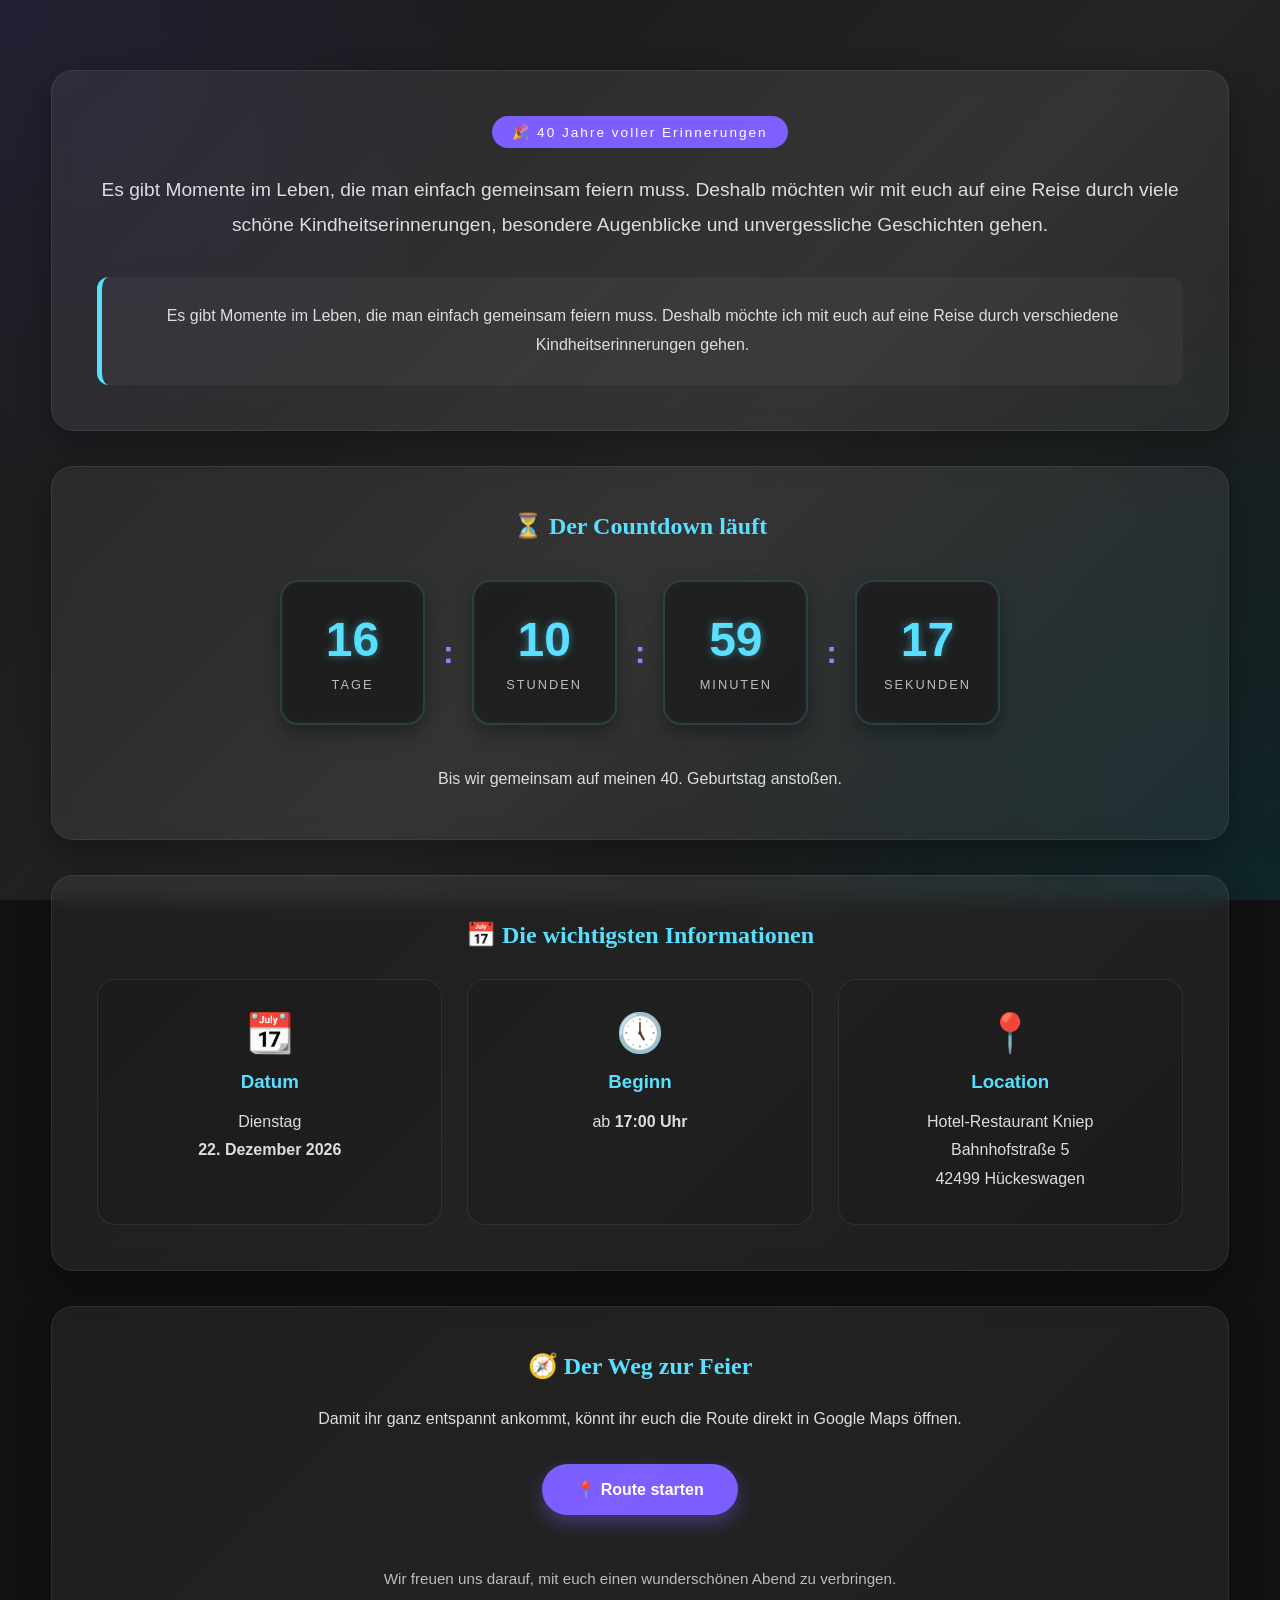
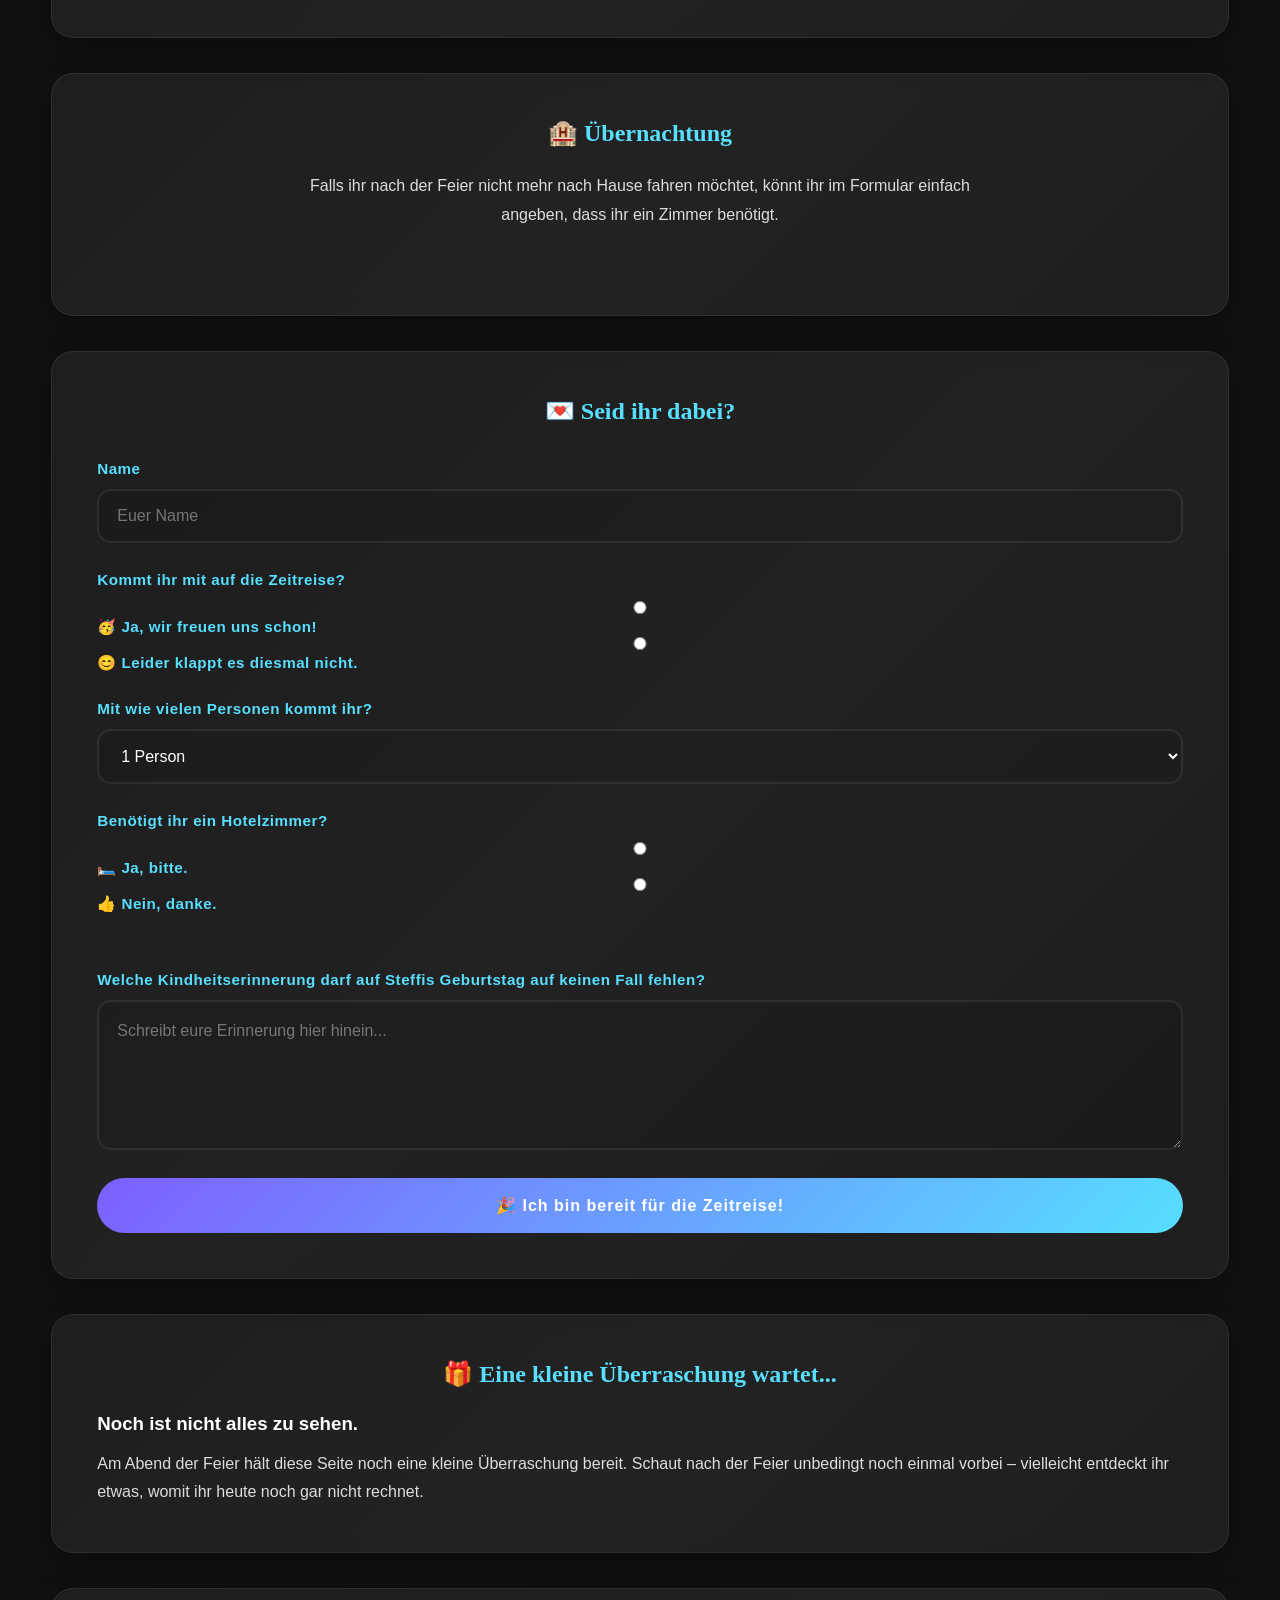
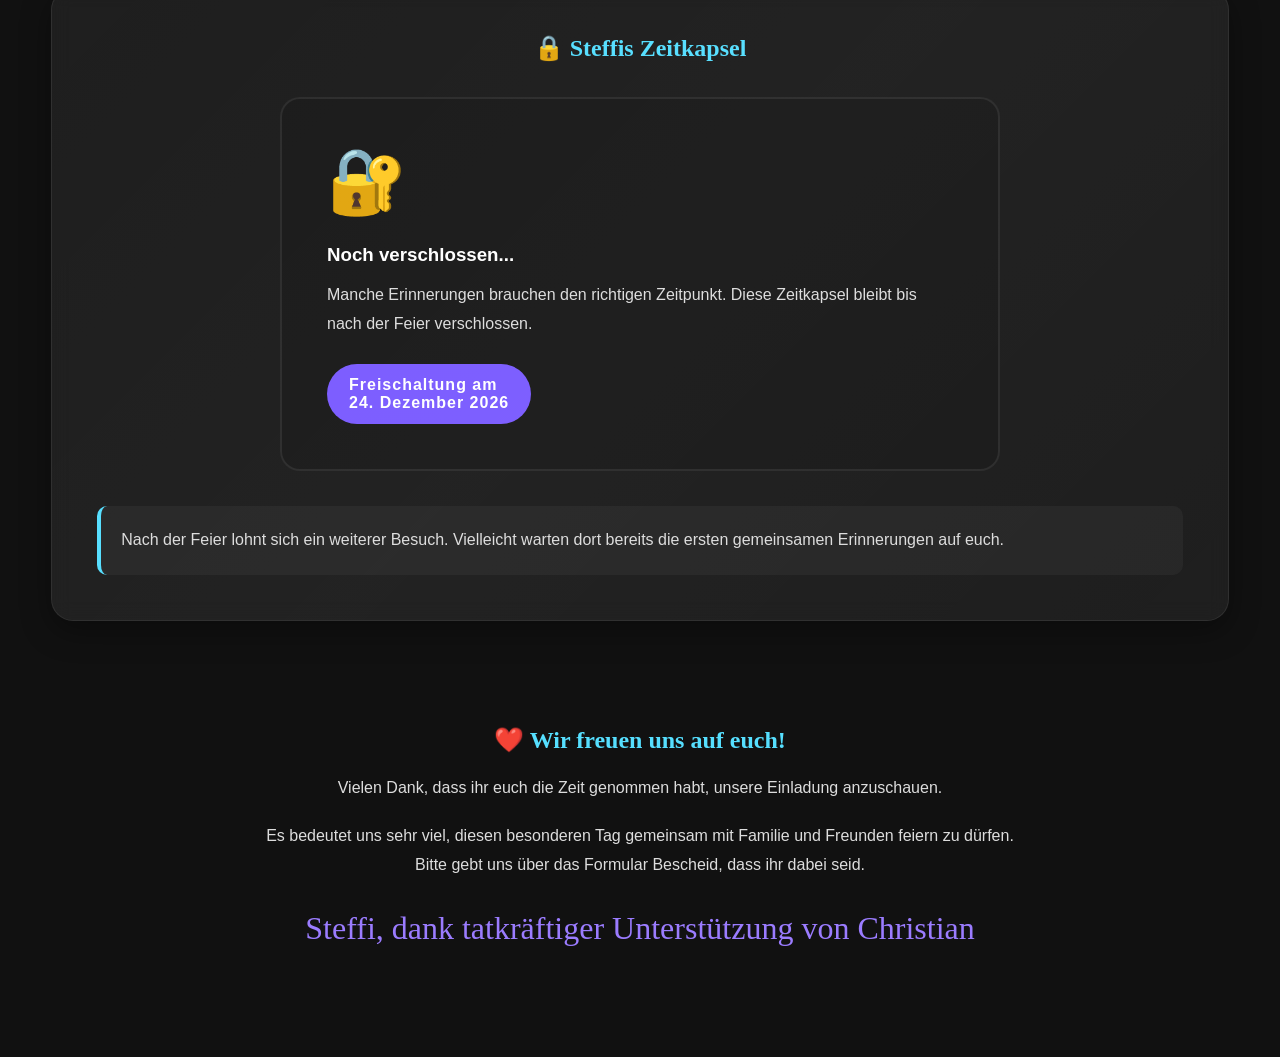
==== einladung.html @ 76abd19e "Erster Upload" ====
<!DOCTYPE html>
<html lang="de">

<head>

    <meta charset="UTF-8">
    <meta name="viewport" content="width=device-width, initial-scale=1.0">

    <title>Steffis Zeitreise</title>

    <link rel="stylesheet" href="css/einladung.css">

    <link href="https://fonts.googleapis.com/css2?family=Poppins:wght@300;400;500;600;700&display=swap" rel="stylesheet">

</head>

<body>

<div class="background"></div>
<div class="noise"></div>

<main class="container">

    <!-- ===================================== -->
    <!-- HERO -->
    <!-- ===================================== -->

    <section class="card hero">

        <div class="hero-badge">
            🎉 40 Jahre voller Erinnerungen
        </div>
<p class="intro">

            Es gibt Momente im Leben, die man einfach gemeinsam feiern muss.
            Deshalb möchten wir mit euch auf eine Reise durch viele schöne
            Kindheitserinnerungen, besondere Augenblicke und unvergessliche
            Geschichten gehen.

        </p>

        <div class="hero-message">

            <p>

                Es gibt Momente im Leben, die man einfach gemeinsam feiern muss. Deshalb möchte ich mit euch auf eine Reise durch verschiedene Kindheitserinnerungen gehen.

            </p>

        </div>

    </section>

    <!-- ===================================== -->
    <!-- COUNTDOWN -->
    <!-- ===================================== -->

    <section class="card" id="countdown-section">

        <h2>⏳ Der Countdown läuft</h2>

        <div id="countdown-display">

            <div class="time-box">
                <span id="days">00</span>
                <small>Tage</small>
            </div>

            <div class="separator">:</div>

            <div class="time-box">
                <span id="hours">00</span>
                <small>Stunden</small>
            </div>

            <div class="separator">:</div>

            <div class="time-box">
                <span id="minutes">00</span>
                <small>Minuten</small>
            </div>

            <div class="separator">:</div>

            <div class="time-box">
                <span id="seconds">00</span>
                <small>Sekunden</small>
            </div>

        </div>

        <p class="countdown-info">

            Bis wir gemeinsam auf meinen 40. Geburtstag anstoßen.

        </p>

    </section>
        <!-- ===================================== -->
    <!-- EVENTINFOS -->
    <!-- ===================================== -->

    <section class="card">

        <h2>📅 Die wichtigsten Informationen</h2>

        <div class="info-grid">

            <div class="info-item">

                <div class="icon">📆</div>

                <h3>Datum</h3>

                <p>
                    Dienstag<br>
                    <strong>22. Dezember 2026</strong>
                </p>

            </div>

            <div class="info-item">

                <div class="icon">🕔</div>

                <h3>Beginn</h3>

                <p>
                    ab <strong>17:00 Uhr</strong>
                </p>

            </div>

            <div class="info-item">

                <div class="icon">📍</div>

                <h3>Location</h3>

                <p>
                    Hotel-Restaurant Kniep<br>
                    Bahnhofstraße 5<br>
                    42499 Hückeswagen
                </p>

            </div>

        </div>

    </section>

    <!-- ===================================== -->
    <!-- ROUTE -->
    <!-- ===================================== -->

    <section class="card" id="route">

        <h2>🧭 Der Weg zur Feier</h2>

        <p>

            Damit ihr ganz entspannt ankommt, könnt ihr euch die Route
            direkt in Google Maps öffnen.

        </p>

        <a
            class="maps-button"
            href="https://maps.google.com/?q=Hotel-Restaurant+Kniep+Bahnhofstraße+5+42499+Hückeswagen"
            target="_blank">

            📍 Route starten

        </a>

        <p class="small-text">

            Wir freuen uns darauf, mit euch einen wunderschönen Abend zu verbringen.

        </p>

    </section>

    <!-- ===================================== -->
    <!-- HOTEL -->
    <!-- ===================================== -->

    <section class="card">

        <div class="hotel-box">

            <h2>🏨 Übernachtung</h2>

            <p>

                Falls ihr nach der Feier nicht mehr nach Hause fahren
                möchtet, könnt ihr im Formular einfach angeben,
                dass ihr ein Zimmer benötigt.

            </p>

        </div>

    </section>
        <!-- ===================================== -->
    <!-- RSVP -->
    <!-- ===================================== -->

    <section class="card" id="rsvp">

        <h2>💌 Seid ihr dabei?</h2>

        <form>

            <div class="form-group">

                <label for="name">Name</label>

                <input
                    type="text"
                    id="name"
                    name="name"
                    placeholder="Euer Name"
                    required>

            </div>

            <div class="form-group">

                <label>Kommt ihr mit auf die Zeitreise?</label>

                <div class="radio-group">

                    <div class="radio-option">

                        <input
                            type="radio"
                            id="zusage"
                            name="teilnahme"
                            value="Ja">

                        <label for="zusage">
                            🥳 Ja, wir freuen uns schon!
                        </label>

                    </div>

                    <div class="radio-option">

                        <input
                            type="radio"
                            id="absage"
                            name="teilnahme"
                            value="Nein">

                        <label for="absage">
                            😊 Leider klappt es diesmal nicht.
                        </label>

                    </div>

                </div>

            </div>

            <div class="form-group">

                <label for="personen">
                    Mit wie vielen Personen kommt ihr?
                </label>

                <select id="personen" name="personen">

                    <option>1 Person</option>
                    <option>2 Personen</option>
                    <option>3 Personen</option>
                    <option>4 Personen</option>
                    <option>5 Personen</option>
                    <option>6 Personen</option>

                </select>

            </div>

            <div class="form-group">

                <label>
                    Benötigt ihr ein Hotelzimmer?
                </label>

                <div class="radio-group">

                    <div class="radio-option">

                        <input
                            type="radio"
                            id="zimmer-ja"
                            name="hotel"
                            value="Ja">

                        <label for="zimmer-ja">
                            🛏️ Ja, bitte.
                        </label>

                    </div>

                    <div class="radio-option">

                        <input
                            type="radio"
                            id="zimmer-nein"
                            name="hotel"
                            value="Nein">

                        <label for="zimmer-nein">
                            👍 Nein, danke.
                        </label>

                    </div>

                </div>

            </div>

            <div class="form-group">

                <label for="erinnerung">

                    Welche Kindheitserinnerung darf auf
                    Steffis Geburtstag auf keinen Fall fehlen?

                </label>

                <textarea
                    id="erinnerung"
                    name="erinnerung"
                    placeholder="Schreibt eure Erinnerung hier hinein..."></textarea>

            </div>

            <button class="submit-btn" type="submit">

                🎉 Ich bin bereit für die Zeitreise!

            </button>

        </form>

    </section>
        <!-- ===================================== -->
    <!-- ÜBERRASCHUNG -->
    <!-- ===================================== -->

    <section class="card" id="surprise">

        <h2>🎁 Eine kleine Überraschung wartet...</h2>

        <div class="surprise-card">

            <h3>Noch ist nicht alles zu sehen.</h3>

            <p>

                Am Abend der Feier hält diese Seite noch eine kleine
                Überraschung bereit. Schaut nach der Feier unbedingt
                noch einmal vorbei – vielleicht entdeckt ihr etwas,
                womit ihr heute noch gar nicht rechnet.

            </p>

        </div>

    </section>

    <!-- ===================================== -->
    <!-- ZEITKAPSEL -->
    <!-- ===================================== -->

    <section class="card" id="timecapsule">

        <h2>🔒 Steffis Zeitkapsel</h2>

        <div class="capsule-card">

            <div class="lock-icon">
                🔐
            </div>

            <h3>Noch verschlossen...</h3>

            <p>

                Manche Erinnerungen brauchen den richtigen Zeitpunkt.

                Diese Zeitkapsel bleibt bis nach der Feier verschlossen.

            </p>

            <div class="unlock-date">

                Freischaltung am<br>
                <strong>24. Dezember 2026</strong>

            </div>

        </div>

        <div class="notice">

            <p>

                Nach der Feier lohnt sich ein weiterer Besuch.
                Vielleicht warten dort bereits die ersten gemeinsamen
                Erinnerungen auf euch.

            </p>

        </div>

    </section>
       <!-- ===================================== -->
    <!-- ABSCHLUSS -->
    <!-- ===================================== -->

    <footer>

        <h2>❤️ Wir freuen uns auf euch!</h2>

        <p>

            Vielen Dank, dass ihr euch die Zeit genommen habt,
            unsere Einladung anzuschauen.

        </p>

        <p style="margin-top:20px;">

            Es bedeutet uns sehr viel, diesen besonderen Tag
            gemeinsam mit Familie und Freunden feiern zu dürfen.

        </p>

        <div class="footer-divider"></div>

        <p>

            Bitte gebt uns über das Formular Bescheid,
            dass ihr dabei seid.

        </p>

        <div class="signature">

            Steffi, dank tatkräftiger Unterstützung von Christian

        </div>

    </footer>

</main>

<!-- ===================================== -->
<!-- COUNTDOWN -->
<!-- ===================================== -->

<script>

const targetDate = new Date("December 22, 2026 17:00:00").getTime();

const countdown = setInterval(function(){

    const now = new Date().getTime();

    const distance = targetDate - now;

    const days = Math.floor(distance / (1000 * 60 * 60 * 24));

    const hours = Math.floor((distance % (1000 * 60 * 60 * 24)) / (1000 * 60 * 60));

    const minutes = Math.floor((distance % (1000 * 60 * 60)) / (1000 * 60));

    const seconds = Math.floor((distance % (1000 * 60)) / 1000);

    document.getElementById("days").textContent = String(days).padStart(2,"0");
    document.getElementById("hours").textContent = String(hours).padStart(2,"0");
    document.getElementById("minutes").textContent = String(minutes).padStart(2,"0");
    document.getElementById("seconds").textContent = String(seconds).padStart(2,"0");

    if(distance < 0){

        clearInterval(countdown);

        document.getElementById("countdown-display").innerHTML =
        "<h2>🎉 Die Zeitreise beginnt jetzt!</h2>";

    }

},1000);

</script>

</body>

</html>
---- css/einladung.css ----
/* ======================================================
   STEFFIS ZEITREISE
   Einladung.css
   Version 2.0
====================================================== */


/* ======================================================
   RESET
====================================================== */

*,
*::before,
*::after{
    margin:0;
    padding:0;
    box-sizing:border-box;
}

html{
    scroll-behavior:smooth;
}

body{

    font-family:"Orbitron",sans-serif;

    background:#111;

    color:#f4f4f4;

    overflow-x:hidden;

    min-height:100vh;

}


/* ======================================================
   HINTERGRUND
====================================================== */

.background{

    position:fixed;

    inset:0;

    z-index:-3;

    background:
        radial-gradient(circle at top left,
            rgba(120,90,255,.12),
            transparent 35%),

        radial-gradient(circle at bottom right,
            rgba(0,220,255,.10),
            transparent 40%),

        linear-gradient(
            135deg,
            #171717 0%,
            #242424 55%,
            #101010 100%
        );

}


/* ======================================================
   VHS Scanlines
====================================================== */

.noise{

    position:fixed;

    inset:0;

    pointer-events:none;

    opacity:.05;

    z-index:-2;

    background-image:
        repeating-linear-gradient(
            0deg,
            rgba(255,255,255,.05) 0px,
            rgba(255,255,255,.05) 1px,
            transparent 2px,
            transparent 4px
        );

}


/* ======================================================
   Container
====================================================== */

.container{

    width:min(1180px,92%);

    margin:auto;

    padding:70px 0;

}


/* ======================================================
   Karten
====================================================== */

.card{

    background:rgba(255,255,255,.06);

    border:1px solid rgba(255,255,255,.08);

    border-radius:22px;

    padding:45px;

    margin-bottom:35px;

    backdrop-filter:blur(10px);

    transition:.35s ease;

    box-shadow:
        0 10px 30px rgba(0,0,0,.35);

}

.card:hover{

    transform:translateY(-5px);

    border-color:rgba(0,220,255,.35);

}


/* ======================================================
   Überschriften
====================================================== */

h1{

    font-family:"Permanent Marker",cursive;

    font-size:3.2rem;

    text-align:center;

    margin-bottom:25px;

    color:#9b7cff;

}

h2{

    font-family:"Permanent Marker",cursive;

    text-align:center;

    margin-bottom:25px;

    color:#56dfff;

}

h3{

    margin-bottom:15px;

    color:#ffffff;

}

p{

    line-height:1.8;

    color:#dddddd;

}


/* ======================================================
   Hero
====================================================== */

.hero{

    text-align:center;

}

.hero-badge{

    display:inline-block;

    background:#7b5cff;

    color:#fff;

    padding:8px 20px;

    border-radius:40px;

    margin-bottom:25px;

    font-size:.85rem;

    letter-spacing:2px;

}

.intro{

    font-size:1.2rem;

    margin-bottom:20px;

}

.hero-message{

    margin-top:35px;

    padding:25px;

    border-left:5px solid #56dfff;

    background:rgba(255,255,255,.04);

    border-radius:12px;

}
/* ======================================================
   COUNTDOWN
====================================================== */

#countdown-section{
    text-align:center;
}

#countdown-display{

    display:flex;

    justify-content:center;

    align-items:center;

    flex-wrap:wrap;

    gap:18px;

    margin:40px 0;

}

.time-box{

    width:145px;

    min-height:145px;

    background:#1b1b1b;

    border:2px solid rgba(86,223,255,.18);

    border-radius:18px;

    display:flex;

    flex-direction:column;

    justify-content:center;

    align-items:center;

    transition:.3s;

    box-shadow:
        inset 0 0 18px rgba(255,255,255,.03),
        0 8px 20px rgba(0,0,0,.35);

}

.time-box:hover{

    transform:translateY(-4px);

    border-color:#56dfff;

    box-shadow:
        0 0 18px rgba(86,223,255,.25);

}

.time-box span{

    font-size:3rem;

    font-weight:bold;

    color:#56dfff;

    text-shadow:0 0 8px rgba(86,223,255,.45);

}

.time-box small{

    margin-top:10px;

    font-size:.8rem;

    letter-spacing:2px;

    text-transform:uppercase;

    color:#bbbbbb;

}

.separator{

    font-size:2rem;

    color:#9b7cff;

    font-weight:bold;

}


/* ======================================================
   INFOKARTEN
====================================================== */

.info-grid{

    display:grid;

    grid-template-columns:repeat(auto-fit,minmax(280px,1fr));

    gap:25px;

    margin-top:30px;

}

.info-item{

    background:#1b1b1b;

    border-radius:18px;

    padding:30px;

    text-align:center;

    border:1px solid rgba(255,255,255,.08);

    transition:.3s;

}

.info-item:hover{

    transform:translateY(-4px);

    border-color:#9b7cff;

}

.icon{

    font-size:2.4rem;

    margin-bottom:15px;

}

.info-item h3{

    color:#56dfff;

    margin-bottom:15px;

}

.info-item p{

    color:#dddddd;

}


/* ======================================================
   GOOGLE MAPS BUTTON
====================================================== */

.maps-button{

    display:inline-block;

    margin:30px auto;

    padding:16px 34px;

    background:#7b5cff;

    color:#ffffff;

    text-decoration:none;

    font-weight:bold;

    border-radius:50px;

    transition:.3s;

    box-shadow:0 8px 18px rgba(123,92,255,.35);

}

.maps-button:hover{

    background:#56dfff;

    color:#111111;

    transform:translateY(-3px);

}

#route{

    text-align:center;

}

.small-text{

    margin-top:20px;

    color:#bbbbbb;

    font-size:.95rem;

}
/* ======================================================
   HOTEL & RSVP
====================================================== */

.hotel-box{

    text-align:center;

    margin-bottom:40px;

}

.hotel-box p{

    max-width:700px;

    margin:15px auto 0;

}


/* ======================================================
   FORMULAR
====================================================== */

form{

    display:flex;

    flex-direction:column;

    gap:28px;

    margin-top:35px;

}

.form-group{

    display:flex;

    flex-direction:column;

    gap:12px;

}

label{

    font-weight:600;

    color:#56dfff;

    font-size:.95rem;

    letter-spacing:.5px;

}

input,
select,
textarea{

    width:100%;

    padding:16px 18px;

    background:#1b1b1b;

    color:#ffffff;

    border:2px solid rgba(255,255,255,.08);

    border-radius:14px;

    font-size:1rem;

    transition:.3s;

    font-family:inherit;

}

input:focus,
select:focus,
textarea:focus{

    outline:none;

    border-color:#56dfff;

    box-shadow:0 0 15px rgba(86,223,255,.25);

}

textarea{

    resize:vertical;

    min-height:150px;

    line-height:1.6;

}


/* ======================================================
   RADIO KARTEN
====================================================== */

.radio-grid{

    display:grid;

    grid-template-columns:repeat(auto-fit,minmax(240px,1fr));

    gap:18px;

}

.radio-card{

    position:relative;

}

.radio-card input{

    display:none;

}

.radio-card label{

    display:flex;

    align-items:center;

    justify-content:center;

    text-align:center;

    min-height:90px;

    padding:20px;

    border-radius:16px;

    background:#1b1b1b;

    border:2px solid rgba(255,255,255,.08);

    cursor:pointer;

    transition:.3s;

    color:#ffffff;

    font-weight:600;

}

.radio-card label:hover{

    border-color:#9b7cff;

    transform:translateY(-2px);

}

.radio-card input:checked + label{

    background:rgba(123,92,255,.18);

    border-color:#56dfff;

    color:#56dfff;

    box-shadow:0 0 18px rgba(86,223,255,.25);

}


/* ======================================================
   ABSENDEN BUTTON
====================================================== */

.submit-btn{

    width:100%;

    padding:18px;

    border:none;

    border-radius:50px;

    background:linear-gradient(135deg,#7b5cff,#56dfff);

    color:#ffffff;

    font-size:1rem;

    font-weight:700;

    cursor:pointer;

    transition:.3s;

    letter-spacing:1px;

}

.submit-btn:hover{

    transform:translateY(-3px);

    box-shadow:0 10px 25px rgba(86,223,255,.35);

}

.submit-btn:active{

    transform:scale(.98);

}
/* ======================================================
   ÜBERRASCHUNG
====================================================== */

.surprise{

    text-align:center;

}

.surprise-box{

    max-width:760px;

    margin:35px auto;

    padding:35px;

    background:rgba(123,92,255,.08);

    border:1px solid rgba(123,92,255,.25);

    border-radius:18px;

}

.surprise-box h3{

    color:#56dfff;

    margin-bottom:18px;

}

.surprise-box p{

    color:#dddddd;

    line-height:1.8;

}


/* ======================================================
   ZEITKAPSEL
====================================================== */

.timecapsule{

    text-align:center;

}

.capsule-card{

    max-width:720px;

    margin:35px auto;

    padding:45px;

    border-radius:20px;

    background:#1b1b1b;

    border:2px solid rgba(255,255,255,.08);

    transition:.35s;

}

.capsule-card:hover{

    transform:translateY(-4px);

    border-color:#9b7cff;

}

.lock-icon{

    font-size:4rem;

    margin-bottom:25px;

}

.unlock-date{

    display:inline-block;

    margin-top:25px;

    padding:12px 22px;

    border-radius:40px;

    background:#7b5cff;

    color:#ffffff;

    font-weight:700;

    letter-spacing:1px;

}


/* ======================================================
   HINWEISBOXEN
====================================================== */

.notice{

    margin-top:25px;

    padding:20px;

    border-left:4px solid #56dfff;

    background:rgba(255,255,255,.04);

    border-radius:10px;

}


/* ======================================================
   FOOTER
====================================================== */

footer{

    text-align:center;

    padding:70px 20px 40px;

}

footer h2{

    margin-bottom:20px;

}

.signature{

    margin-top:30px;

    font-family:"Permanent Marker",cursive;

    font-size:2rem;

    color:#9b7cff;

}

.footer-line{

    width:120px;

    height:3px;

    background:#56dfff;

    margin:30px auto;

    border-radius:20px;

}


/* ======================================================
   LINKS
====================================================== */

a{

    color:#56dfff;

    transition:.3s;

}

a:hover{

    color:#9b7cff;

}


/* ======================================================
   KLEINE ANIMATIONEN
====================================================== */

.card,
.time-box,
.info-item,
.radio-card label,
.submit-btn,
.maps-button{

    transition:all .3s ease;

}

@keyframes fadeUp{

    from{

        opacity:0;

        transform:translateY(25px);

    }

    to{

        opacity:1;

        transform:translateY(0);

    }

}

.card{

    animation:fadeUp .7s ease both;

}
/* ======================================================
   RESPONSIVE DESIGN
====================================================== */

@media (max-width: 992px){

    .container{
        width:94%;
        padding:50px 0;
    }

    .card{
        padding:35px 28px;
    }

    h1{
        font-size:2.6rem;
    }

    h2{
        font-size:2rem;
    }

    .time-box{
        width:125px;
        min-height:125px;
    }

    .time-box span{
        font-size:2.5rem;
    }

}


@media (max-width:768px){

    h1{
        font-size:2.2rem;
        line-height:1.2;
    }

    h2{
        font-size:1.8rem;
    }

    .intro{
        font-size:1rem;
    }

    #countdown-display{
        gap:14px;
    }

    .time-box{
        width:110px;
        min-height:110px;
    }

    .time-box span{
        font-size:2rem;
    }

    .info-grid{
        grid-template-columns:1fr;
    }

    .radio-grid{
        grid-template-columns:1fr;
    }

    .maps-button{

        display:block;

        width:100%;

        text-align:center;

    }

    .submit-btn{
        width:100%;
    }

}


@media (max-width:480px){

    body{
        font-size:15px;
    }

    .container{
        width:95%;
    }

    .card{
        padding:25px 20px;
        border-radius:18px;
    }

    h1{
        font-size:1.8rem;
    }

    h2{
        font-size:1.5rem;
    }

    .hero-badge{
        font-size:.75rem;
        padding:8px 16px;
    }

    .time-box{

        width:88px;

        min-height:88px;

    }

    .time-box span{

        font-size:1.6rem;

    }

    .time-box small{

        font-size:.65rem;

    }

    input,
    select,
    textarea{

        padding:14px;

        font-size:.95rem;

    }

    .submit-btn{

        padding:16px;

        font-size:.95rem;

    }

    .signature{

        font-size:1.6rem;

    }

}


/* ======================================================
   SCROLLBAR
====================================================== */

::-webkit-scrollbar{

    width:10px;

}

::-webkit-scrollbar-track{

    background:#111;

}

::-webkit-scrollbar-thumb{

    background:#7b5cff;

    border-radius:30px;

}

::-webkit-scrollbar-thumb:hover{

    background:#56dfff;

}


/* ======================================================
   TEXTAUSWAHL
====================================================== */

::selection{

    background:#7b5cff;

    color:#ffffff;

}


/* ======================================================
   LETZTER FEINSCHLIFF
====================================================== */

.card{

    overflow:hidden;

}

.card::before{

    content:"";

    position:absolute;

    inset:0;

    pointer-events:none;

    background:linear-gradient(
        135deg,
        transparent,
        rgba(255,255,255,.02),
        transparent
    );

}

.card{

    position:relative;

}

html{

    scroll-padding-top:30px;

}

label[for="erinnerung"]{display:block;margin-top:30px;}
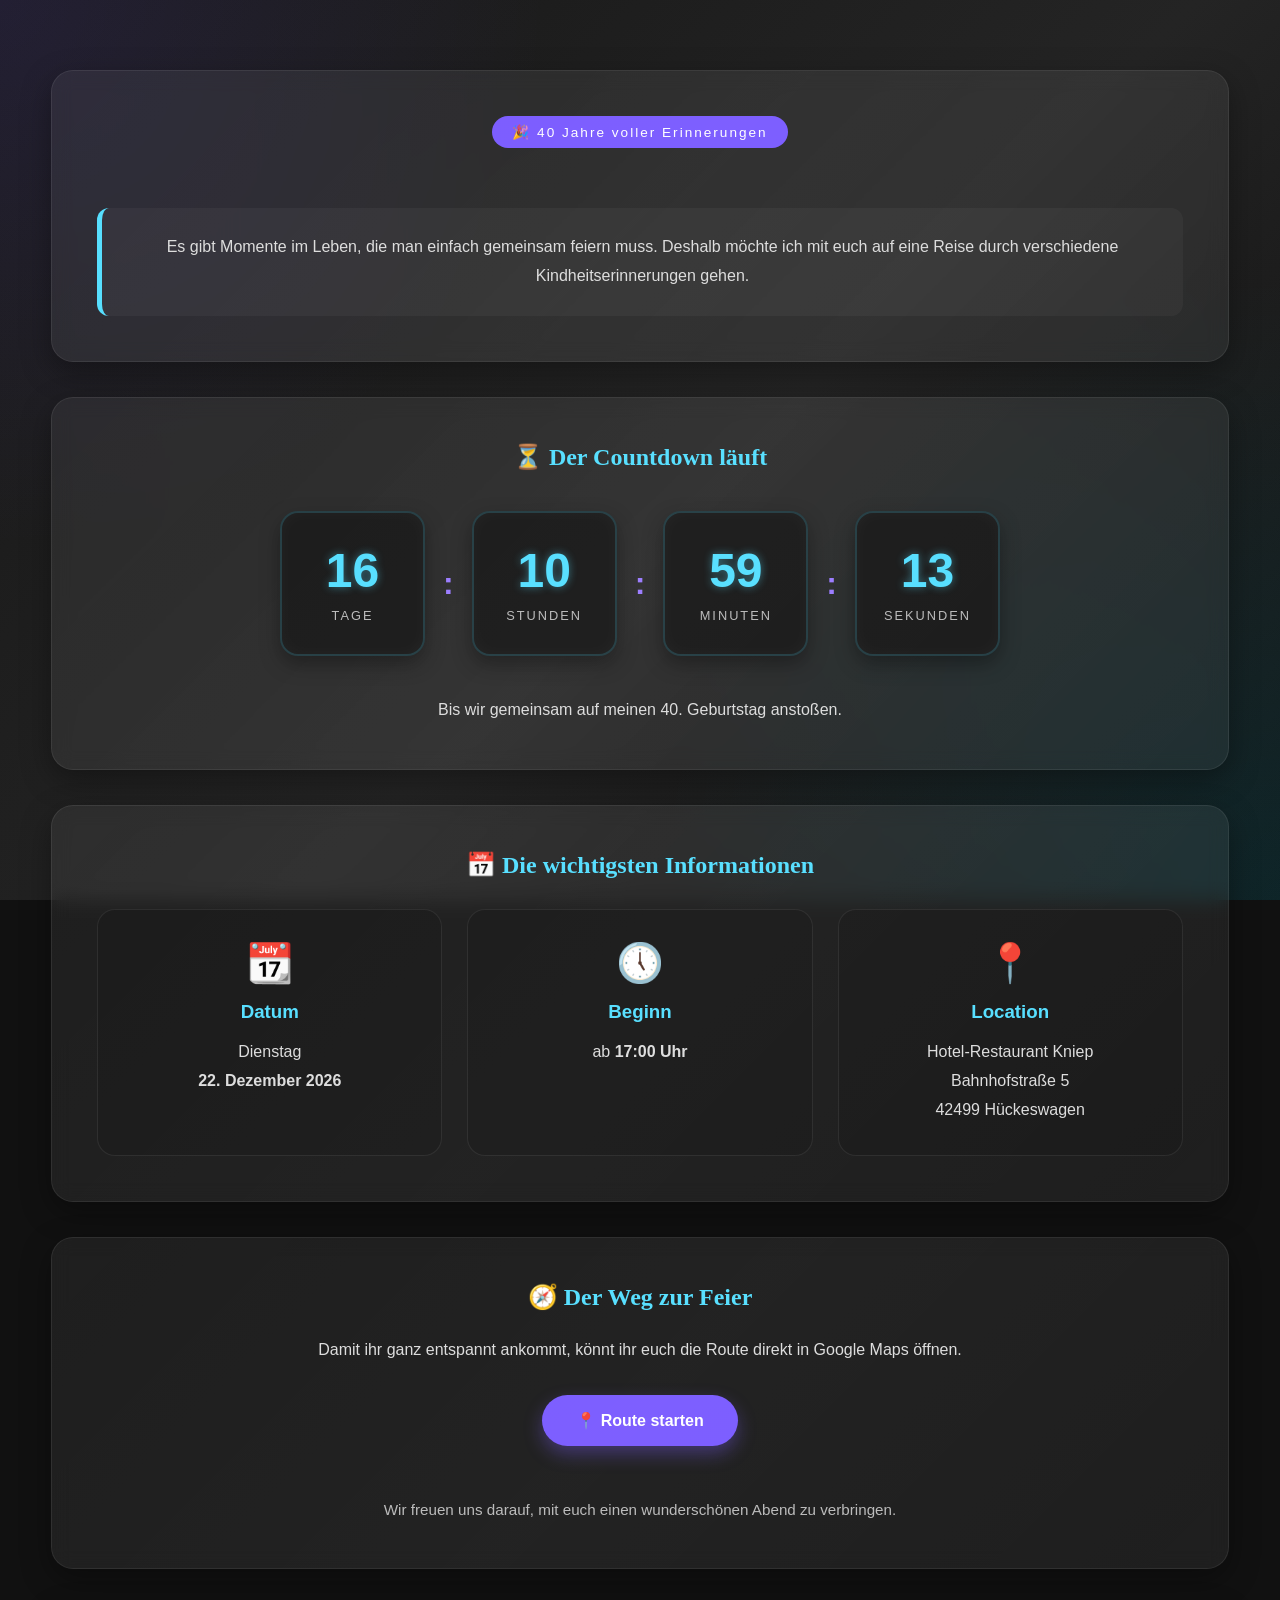
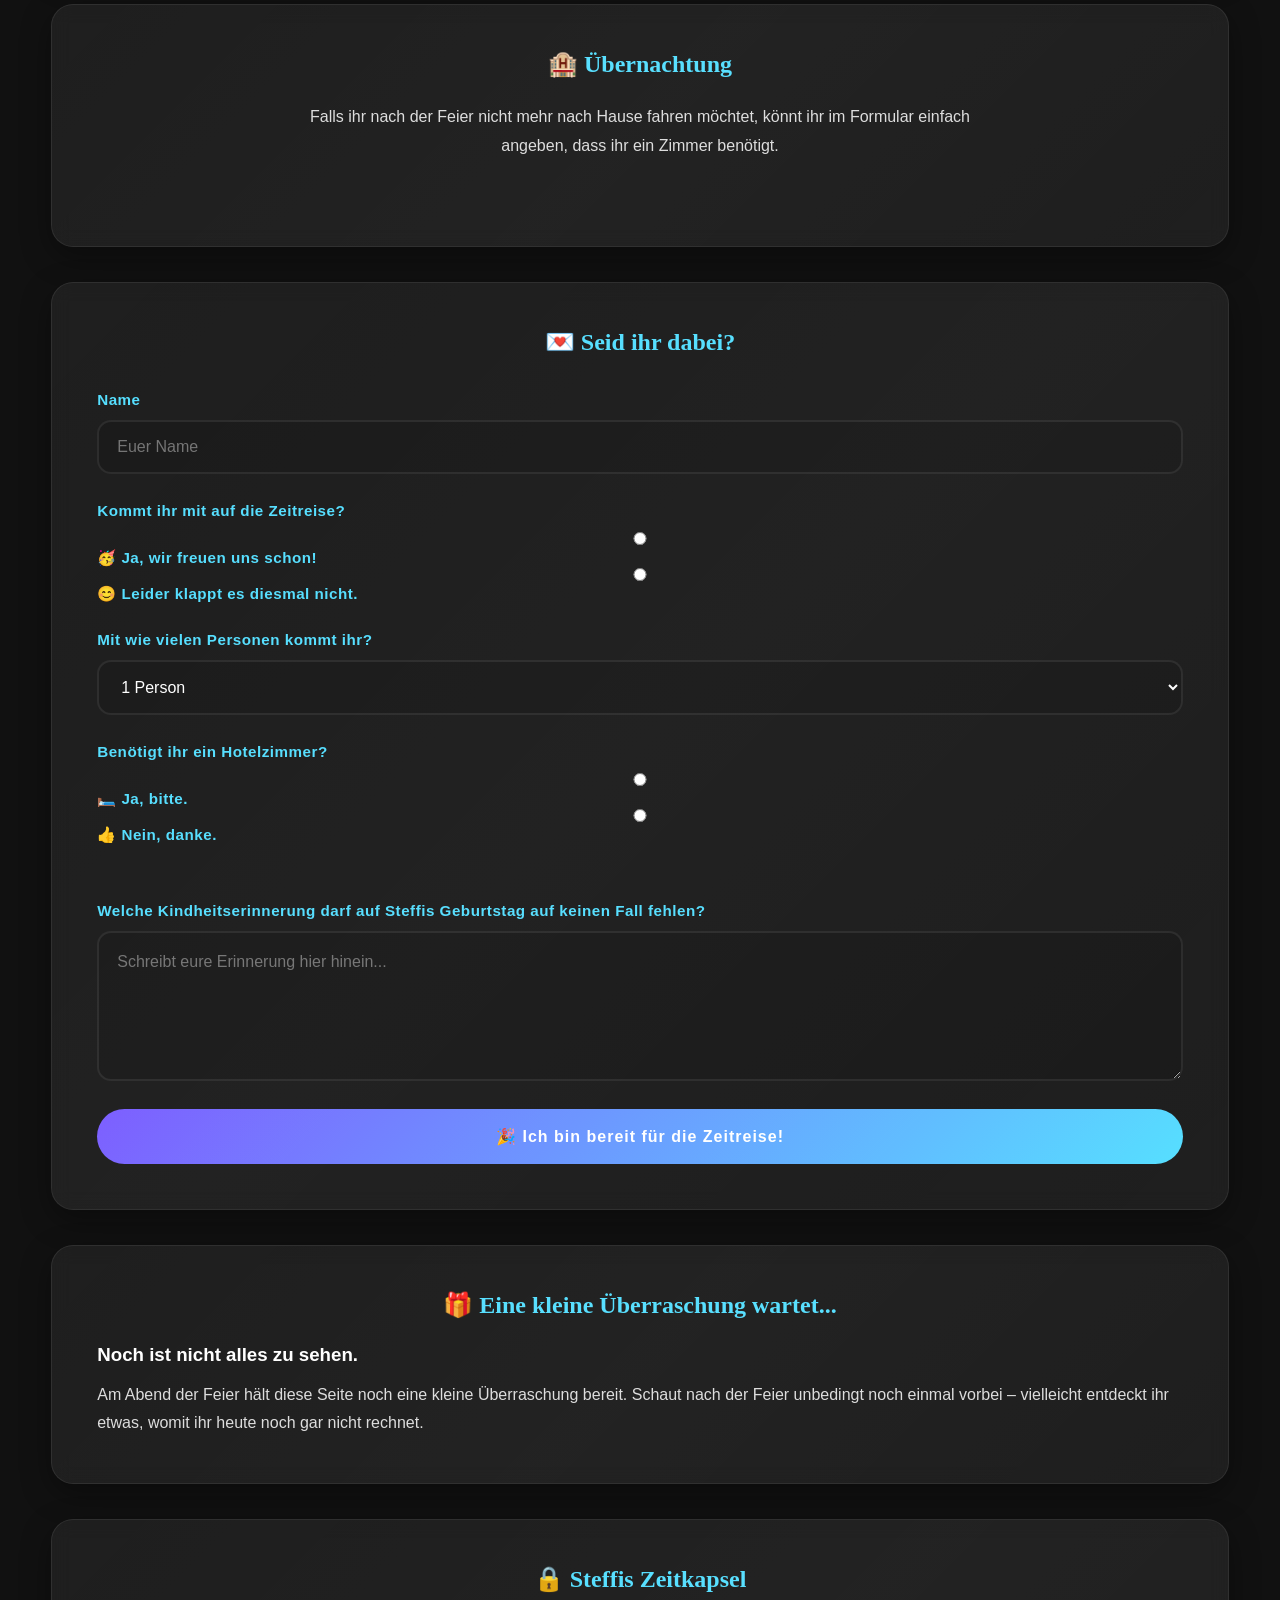
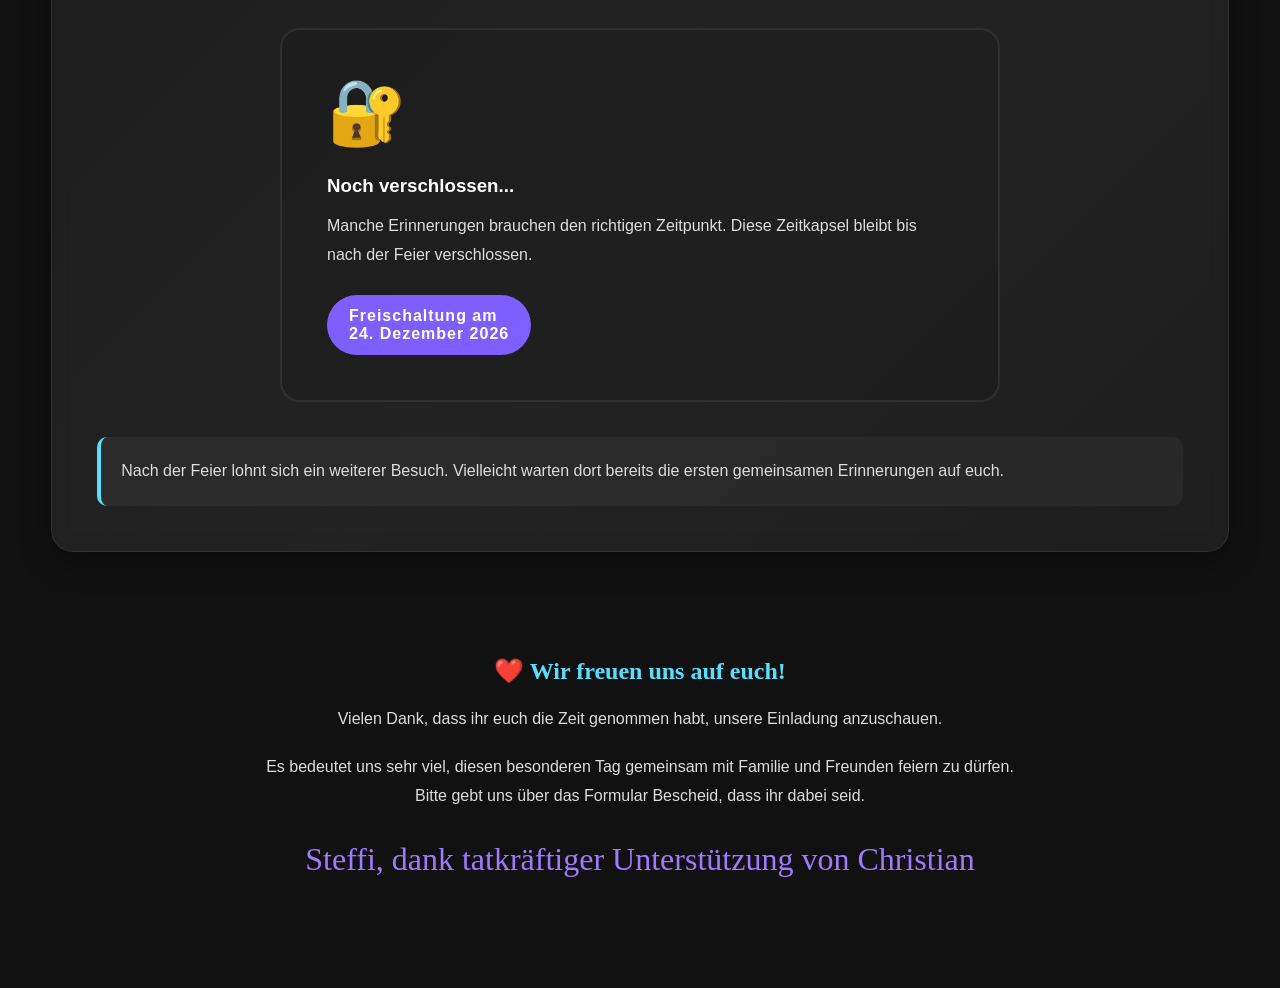
==== commit ed3e9dcb: "Update einladung.html" ====
--- a/einladung.html
+++ b/einladung.html
@@ -32,12 +32,8 @@
         </div>
 <p class="intro">
 
-            Es gibt Momente im Leben, die man einfach gemeinsam feiern muss.
-            Deshalb möchten wir mit euch auf eine Reise durch viele schöne
-            Kindheitserinnerungen, besondere Augenblicke und unvergessliche
-            Geschichten gehen.
-
-        </p>
+
+    
 
         <div class="hero-message">
 
@@ -501,4 +497,4 @@
 
 </body>
 
-</html> +</html> 
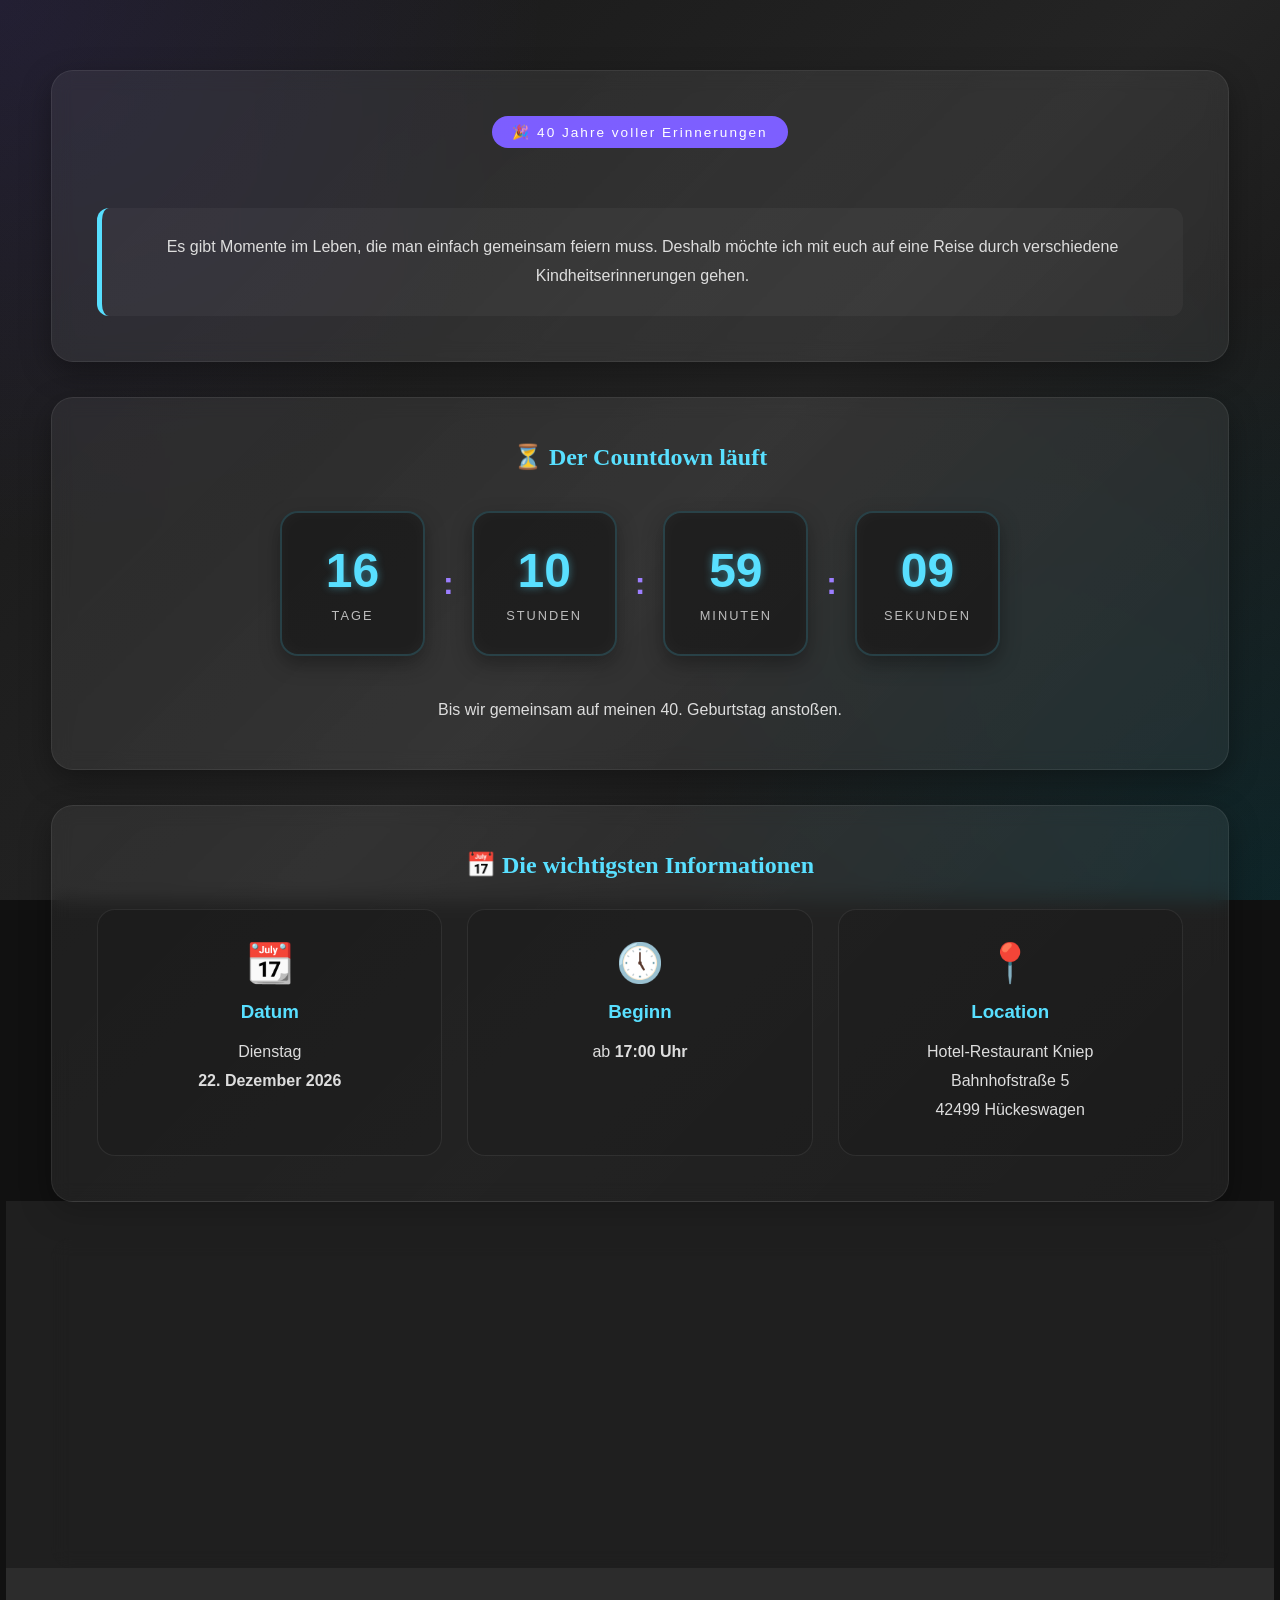
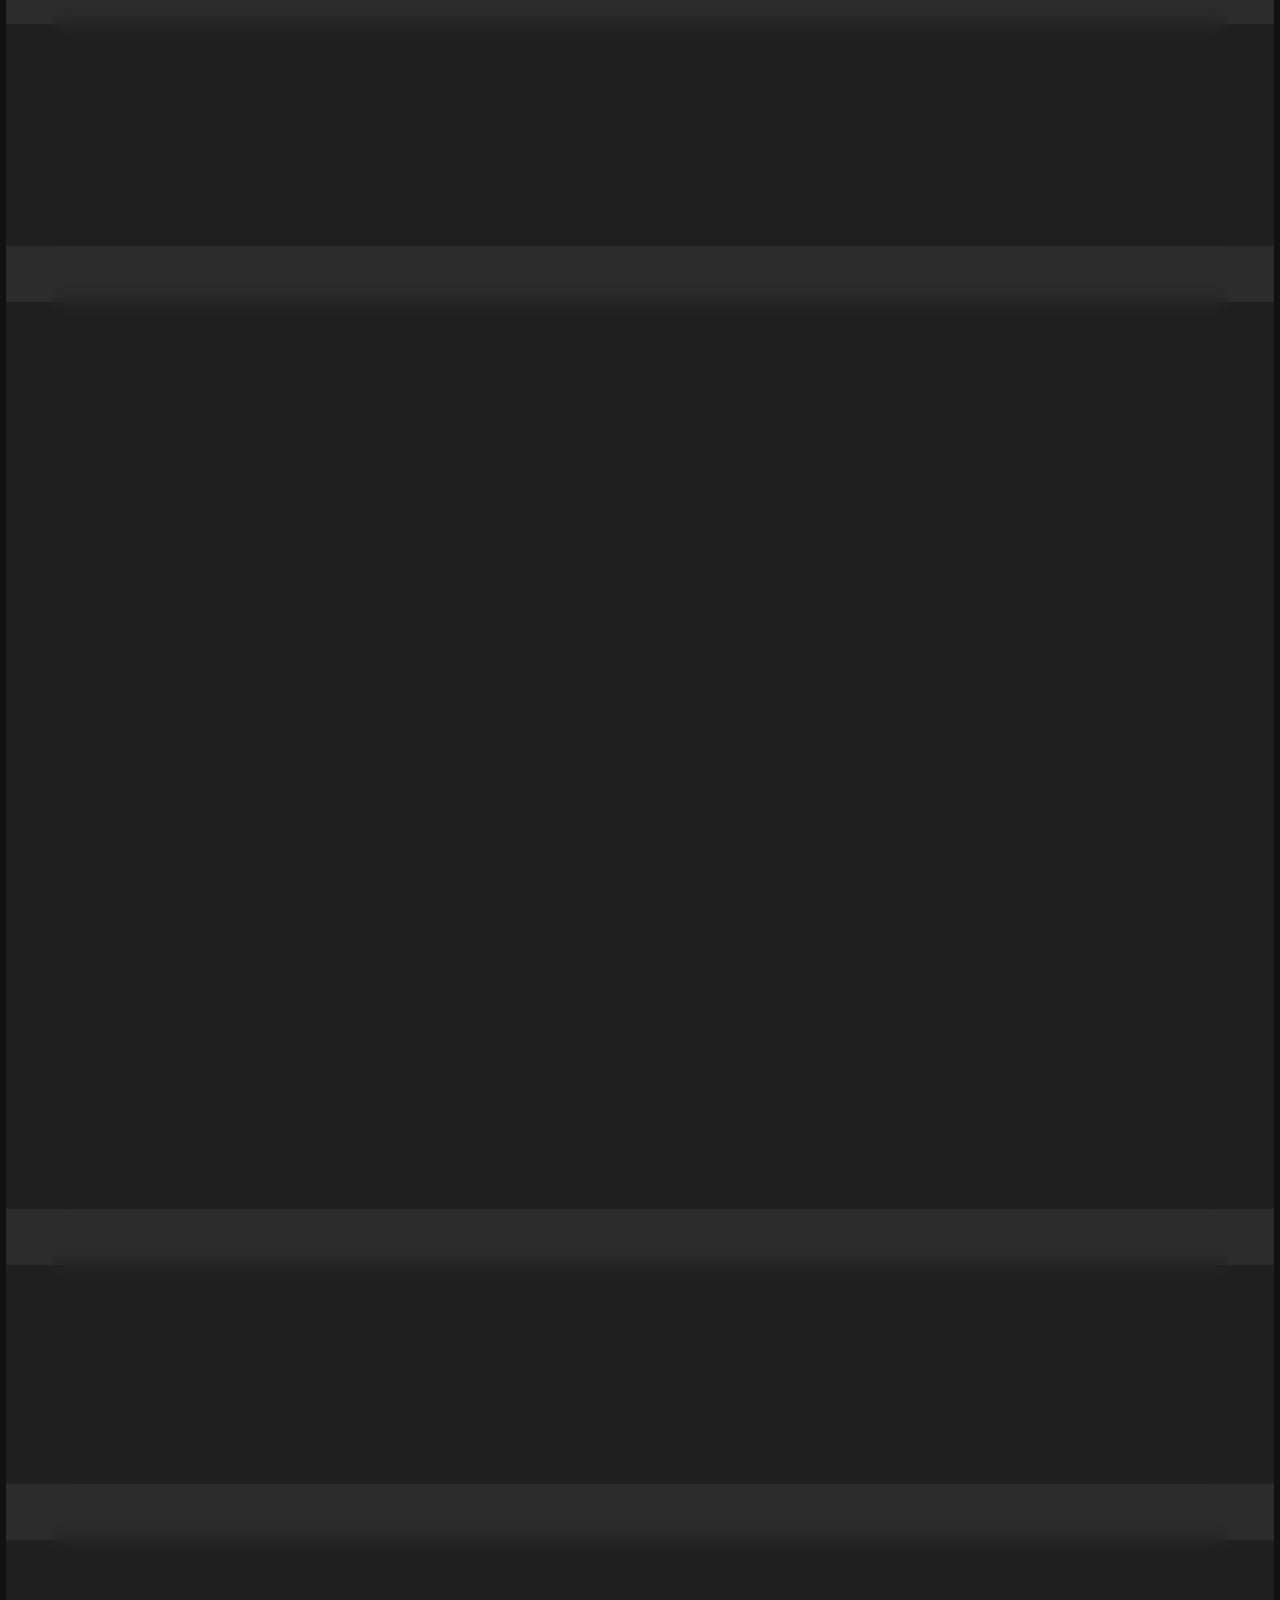
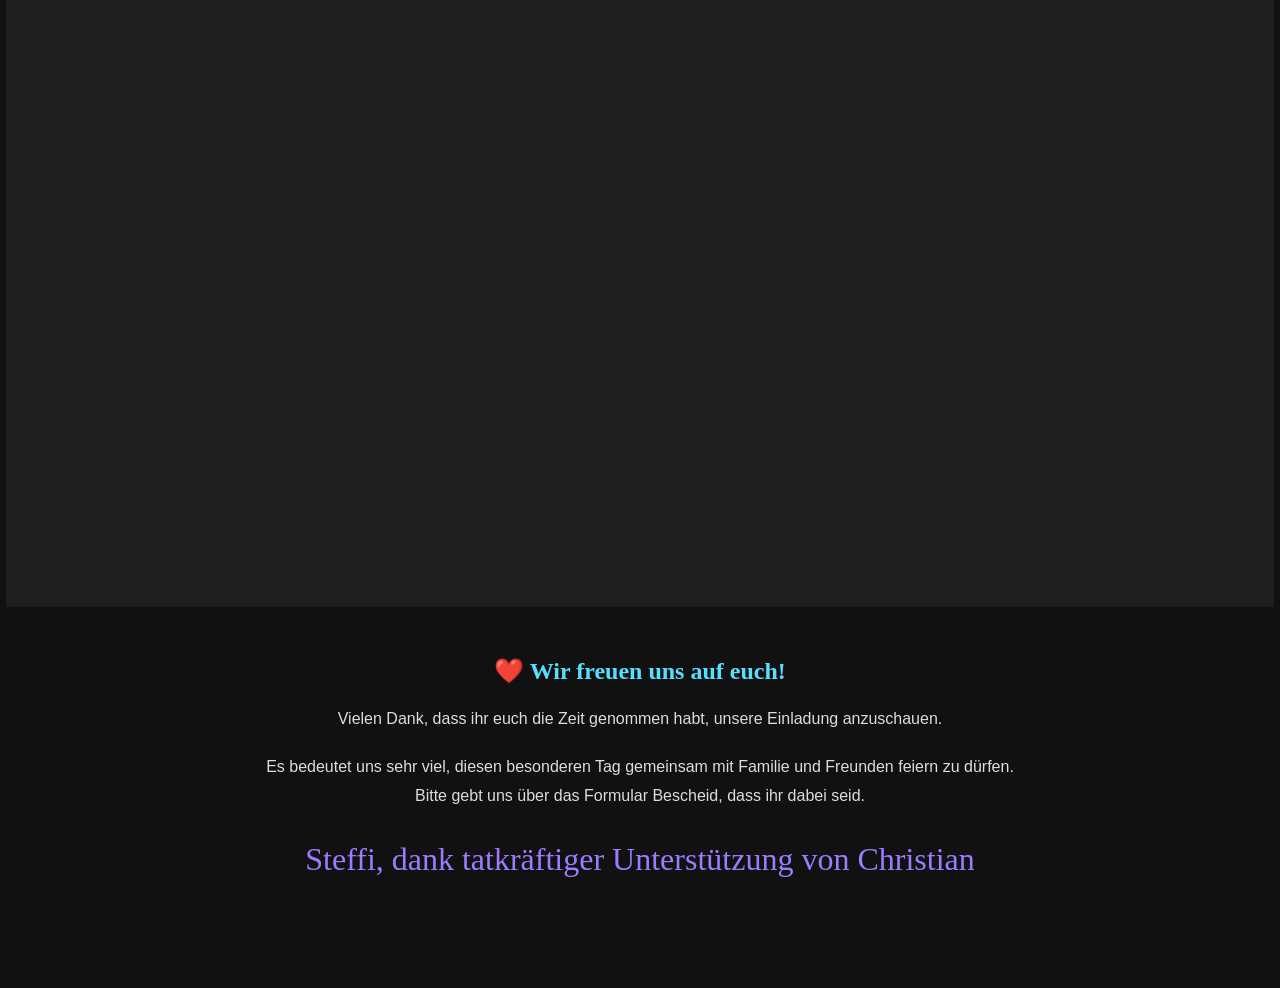
==== commit bf9afb09: "Update RSVP form action URL" ====
--- a/einladung.html
+++ b/einladung.html
@@ -206,7 +206,7 @@
 
         <h2>💌 Seid ihr dabei?</h2>
 
-        <form>
+        <form action="https://formspree.io/f/xjgnlwzp" method="POST">
 
             <div class="form-group">
 
